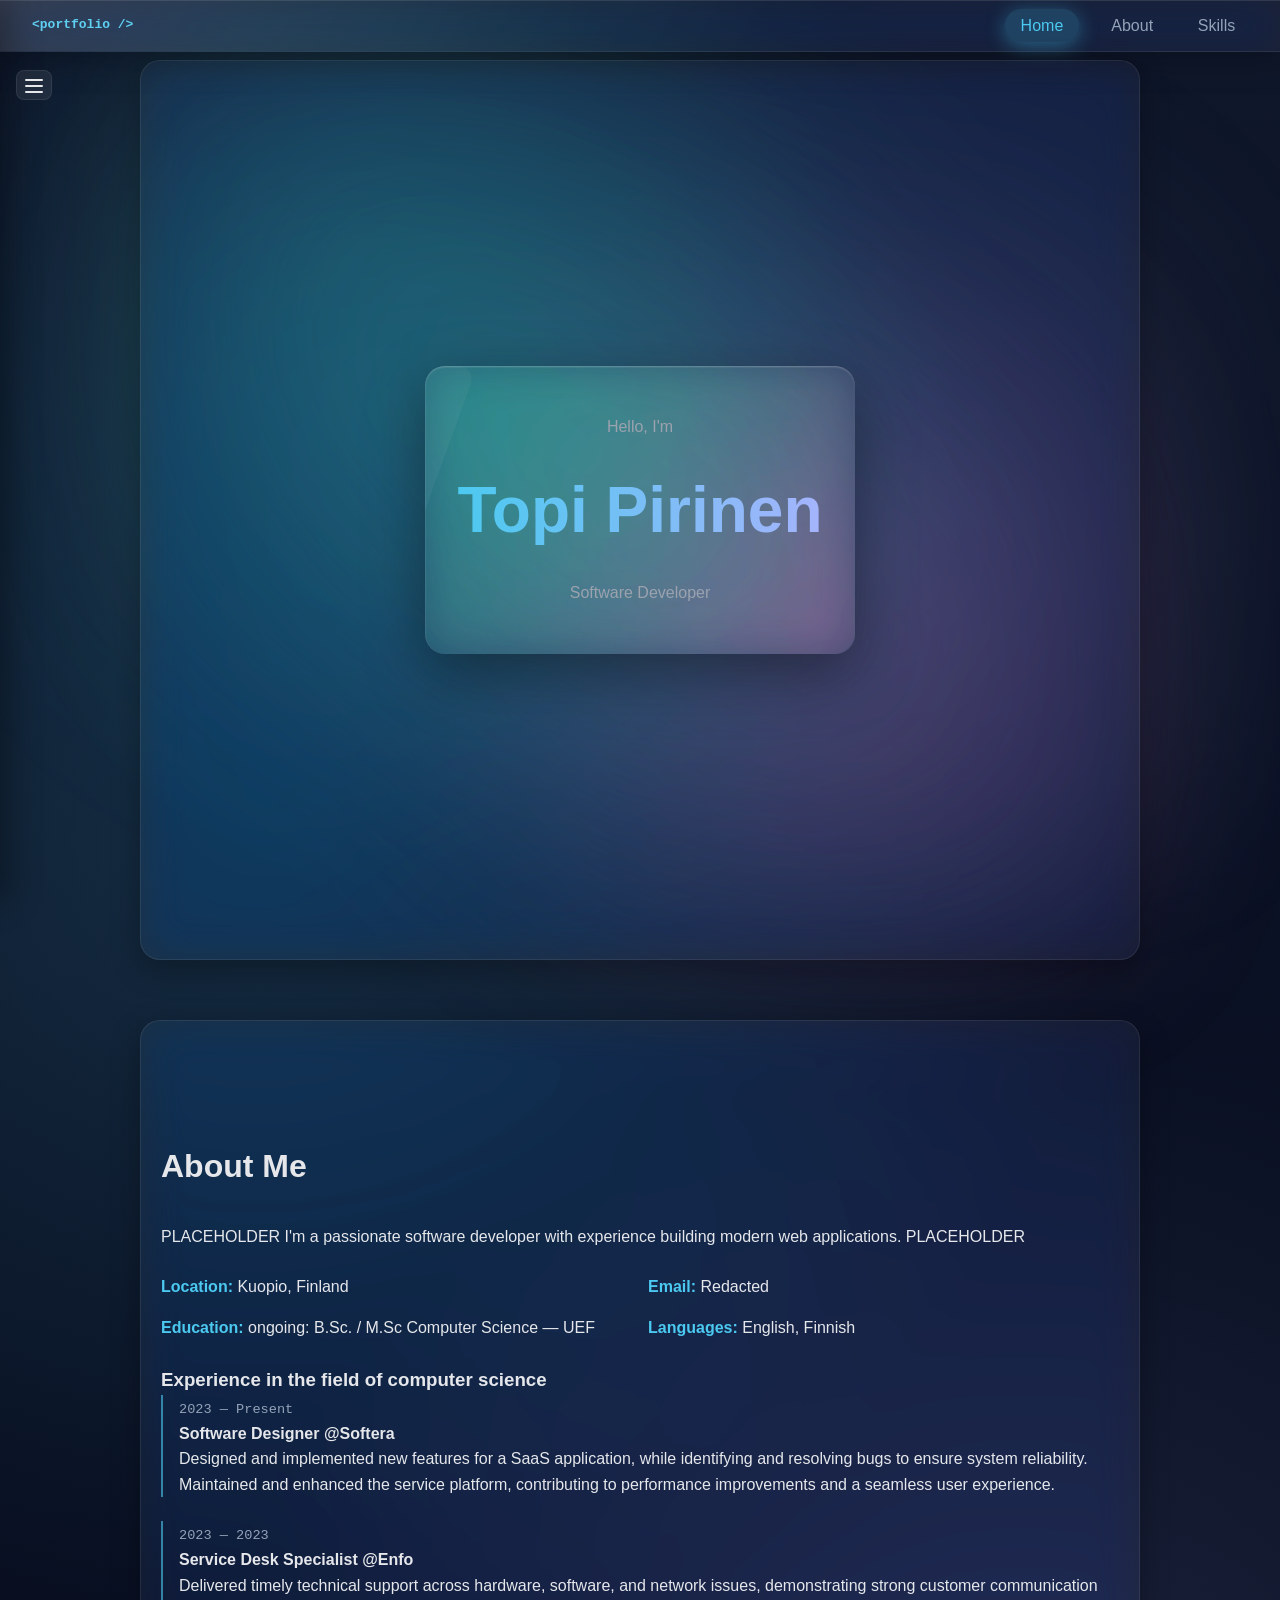
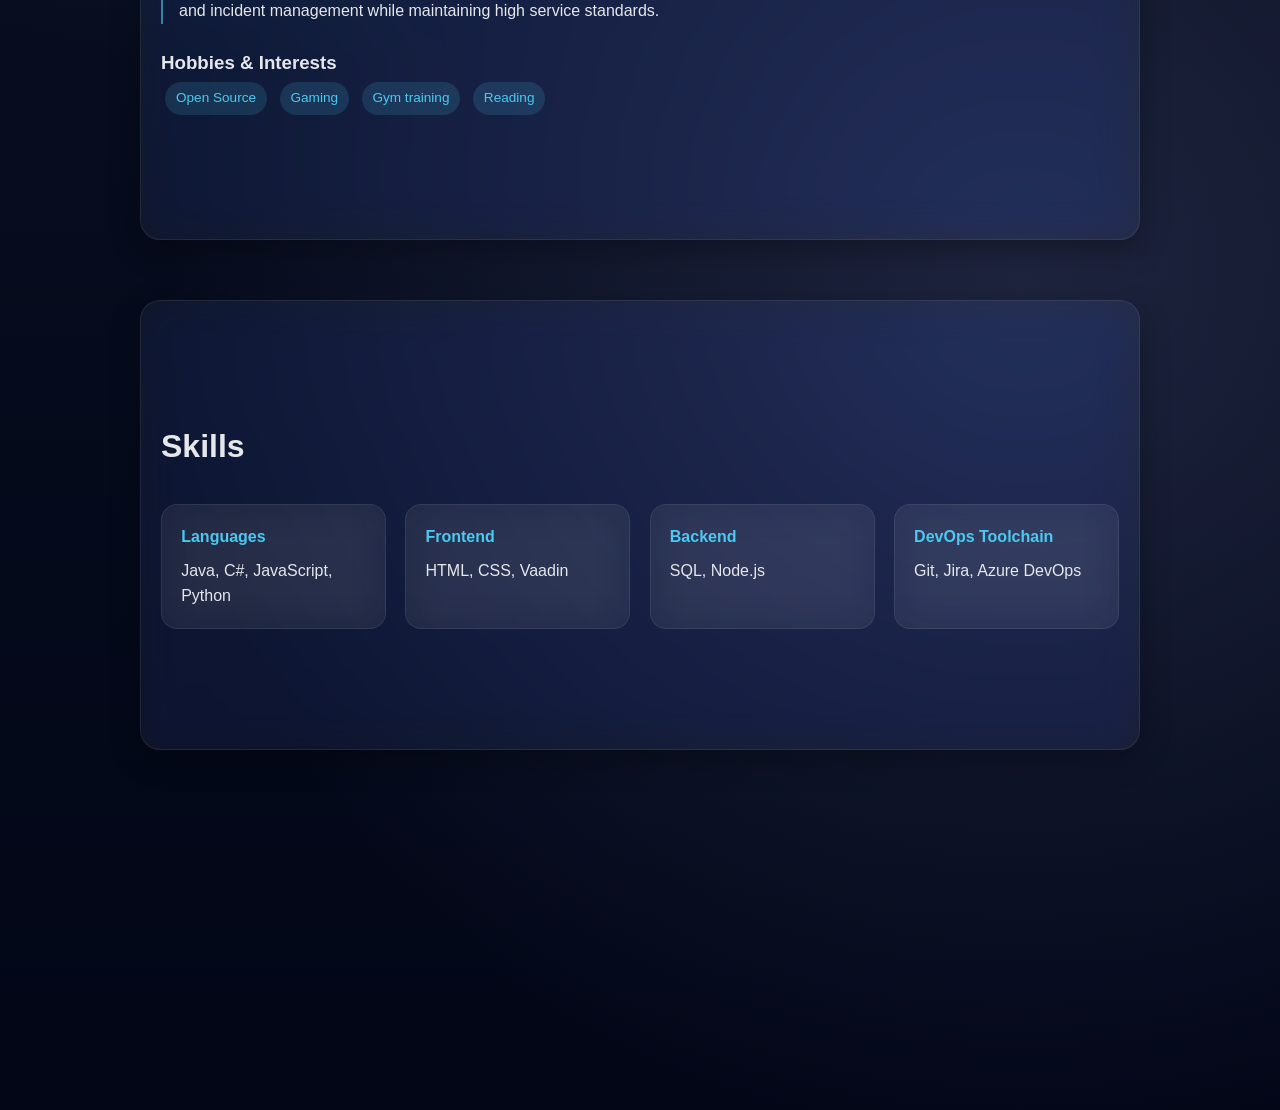
==== index.html @ e31ea689 "Versio 1" ====
<!doctype html>
<html lang="en">
  <head>
    <meta charset="UTF-8" />
    <meta name="viewport" content="width=device-width, initial-scale=1.0" />
    <title>Portfolio</title>
    <link rel="stylesheet" href="style.css" />
  </head>
  <body>
    <div id="navbar-container"></div>
    <div id="sidebar-container"></div>
    <div id="hero-container"></div>
    <div id="about-container"></div>
    <div id="skills-container"></div>

    <script src="script.js"></script>
    <div class="page-bottom-spacer"></div>
  </body>
</html>
---- style.css ----
/* Reset */
* {
  margin: 0;
  padding: 0;
  box-sizing: border-box;
}

body {
  font-family:
    -apple-system, BlinkMacSystemFont, "San Francisco", Arial, sans-serif;
  line-height: 1.6;
  scroll-behavior: smooth;
  background: linear-gradient(180deg, #0f172a, #020617);
  color: var(--text-main);
}

body::before {
  content: "";
  position: fixed;
  inset: 0;
  z-index: -1;

  background:
    radial-gradient(
      circle at 30% 40%,
      rgba(76, 201, 240, 0.2),
      transparent 50%
    ),
    radial-gradient(
      circle at 70% 60%,
      rgba(165, 180, 252, 0.2),
      transparent 50%
    );

  filter: blur(60px);
  opacity: 0.6;
}

:root {
  --text-main: #e5e7eb;
  --text-secondary: #94a3b8;
  --text-muted: #9ca3af;
}

body.light {
  --text-main: #111827;
  --text-secondary: #374151;
  --text-muted: #6b7280;
}

/* ================= NAVBAR ================= */
nav {
  position: fixed;
  top: 0;
  width: 100%;
  z-index: 1000;

  backdrop-filter: blur(20px) saturate(180%);
  -webkit-backdrop-filter: blur(20px) saturate(180%);

  background: var(--glass);
  border-bottom: 1px solid var(--border);

  box-shadow:
    0 8px 32px rgba(0, 0, 0, 0.25),
    inset 0 1px rgba(255, 255, 255, 0.1);
}

nav::before {
  content: "";
  position: absolute;
  inset: 0;
  pointer-events: none;

  background: linear-gradient(
    120deg,
    rgba(255, 255, 255, 0.25),
    rgba(255, 255, 255, 0.05) 40%,
    transparent 60%
  );

  opacity: 0.5;
}

nav .container {
  display: flex;
  justify-content: space-between;
  align-items: center;
  padding: 0.8em 2em;
}

nav .logo {
  font-family: monospace;
  font-weight: bold;
  color: #4cc9f0;
  text-decoration: none;
}

nav ul {
  list-style: none;
  display: flex;
  gap: 1.2em;
}

nav ul li a.active {
  position: relative;
  color: #4cc9f0;
  background: rgba(76, 201, 240, 0.2);
  border-radius: 999px;
  padding: 0.5em 1em;
  box-shadow: 0 4px 20px rgba(76, 201, 240, 0.4);
  transition: all 0.3s ease;
}

nav ul li a:hover:not(.active) {
  background: rgba(76, 201, 240, 0.1);
}

/* ================= HERO ================= */
.hero-section {
  min-height: 100vh;
  display: flex;
  align-items: center;
  justify-content: center;
  position: relative;
  text-align: center;
  background: #020617; /* base dark color */
}

/* ================= HERO OVERLAY ================= */
.hero-overlay {
  position: absolute;
  inset: 0;
  z-index: 0;

  background-image:
    radial-gradient(
      circle at 25% 25%,
      rgba(128, 240, 200, 0.25),
      transparent 50%
    ),
    radial-gradient(
      circle at 75% 70%,
      rgba(240, 128, 180, 0.25),
      transparent 50%
    ),
    radial-gradient(
      circle at 50% 50%,
      rgba(128, 240, 200, 0.2),
      transparent 60%
    );

  filter: blur(100px) saturate(150%);
  opacity: 0.7;
  transition: all 0.5s ease;
}

/* Light mode colors - do NOT overwrite animation */
body.light .hero-overlay {
  background-image:
    radial-gradient(
      circle at 25% 25%,
      rgba(128, 240, 200, 0.25),
      transparent 50%
    ),
    radial-gradient(
      circle at 75% 70%,
      rgba(240, 128, 180, 0.25),
      transparent 50%
    ),
    radial-gradient(
      circle at 50% 50%,
      rgba(128, 240, 200, 0.2),
      transparent 60%
    );
}

/* Hero content */
.hero-content {
  position: relative;
  z-index: 1;

  /* Stronger glass effect */
  backdrop-filter: blur(30px) saturate(200%);
  -webkit-backdrop-filter: blur(30px) saturate(200%);
  border-radius: 20px;
  padding: 3em 2em;
  max-width: 700px;

  /* Depth & subtle shine */
  box-shadow:
    0 20px 60px rgba(0, 0, 0, 0.4),
    inset 0 1px 2px rgba(255, 255, 255, 0.25);

  overflow: hidden;
}

/* Light mode glass */
body.light .hero-content {
  box-shadow:
    0 12px 40px rgba(0, 0, 0, 0.08),
    inset 0 1px 3px rgba(255, 255, 255, 0.9);
}

.intro-text {
  color: var(--text-muted);
}

.hero-title {
  color: var(--text-muted);
}

nav ul li a {
  color: var(--text-secondary);
  text-decoration: none;
  padding: 0.5em 0.8em;
  border-radius: 8px;
  transition: all 0.25s ease;
}

.hero-name {
  font-size: 4rem;
  margin: 0.3em 0;
  background: linear-gradient(90deg, #4cc9f0, #a5b4fc);
  -webkit-background-clip: text;
  -webkit-text-fill-color: transparent;
}

.scroll-down {
  display: inline-block;
  margin-top: 2em;
  font-size: 2rem;
  color: #4cc9f0;
  animation: bounce 2s infinite;
  text-decoration: none;
}

@keyframes bounce {
  0%,
  100% {
    transform: translateY(0);
  }
  50% {
    transform: translateY(10px);
  }
}

/* ================= HERO GLASS SHIMMER ================= */
.hero-content::before {
  content: "";
  position: absolute;
  inset: 0;
  border-radius: inherit;
  pointer-events: none;

  /* diagonal shimmer gradient */
  background: linear-gradient(
    120deg,
    rgba(255, 255, 255, 0.15) 0%,
    rgba(255, 255, 255, 0.05) 50%,
    rgba(255, 255, 255, 0.15) 100%
  );
  opacity: 0.4;

  /* animate the shimmer */
  transform: translateX(-100%) skewX(-20deg);
  animation: shimmer 5s infinite linear;
}

@keyframes shimmer {
  0% {
    transform: translateX(-200%) skewX(-20deg); /* off-screen left */
  }
  20% {
    transform: translateX(-200%) skewX(-20deg); /* pause before moving */
  }
  40% {
    transform: translateX(200%) skewX(-20deg); /* main crossing */
  }
  100% {
    transform: translateX(200%) skewX(-20deg); /* hold at end */
  }
}

/* ================= SECTIONS ================= */
section {
  padding: 120px 20px;
  max-width: 1000px;
  margin: auto;
}

/* Glass section panels */
.about-section,
.skills-section,
.hero-section {
  margin-top: 60px;
  border-radius: 20px;
  backdrop-filter: blur(20px);
  background: rgba(255, 255, 255, 0.04);
  border: 1px solid rgba(255, 255, 255, 0.08);
  box-shadow: 0 10px 30px rgba(0, 0, 0, 0.3);
}

/* ================= ABOUT ================= */
h2 {
  margin-bottom: 1em;
  font-size: 2rem;
}

.info-grid {
  display: grid;
  grid-template-columns: 1fr 1fr;
  gap: 1em;
  margin: 1.5em 0;
}

.info-grid div span {
  font-weight: bold;
  color: #4cc9f0;
}

.experience .job {
  border-left: 2px solid rgba(76, 201, 240, 0.6);
  padding-left: 1em;
  margin-bottom: 1.5em;
}

.experience .job .period {
  font-family: monospace;
  color: #94a3b8;
  font-size: 0.85rem;
}

.hobbies span {
  display: inline-block;
  background: rgba(76, 201, 240, 0.15);
  color: #4cc9f0;
  padding: 0.4em 0.8em;
  margin: 0.3em;
  border-radius: 999px;
  font-size: 0.85rem;
}

/* ================= SKILLS ================= */
.skills-grid {
  display: grid;
  grid-template-columns: repeat(auto-fit, minmax(220px, 1fr));
  gap: 1.2em;
  margin-top: 1.5em;
}

.skill-card {
  backdrop-filter: blur(12px);
  background: var(--glass);
  padding: 1.2em;
  border-radius: 16px;
  border: 1px solid rgba(255, 255, 255, 0.08);
  position: relative;
  transition: all 0.3s ease;
}

.skill-card:hover {
  transform: translateY(-8px) scale(1.02);

  box-shadow:
    0 20px 40px rgba(0, 0, 0, 0.4),
    inset 0 1px rgba(255, 255, 255, 0.2);
}

.skill-card h4 {
  margin-bottom: 0.5em;
  color: #4cc9f0;
}

/* ================= THEME VARIABLES ================= */
:root {
  --bg-main: linear-gradient(180deg, #0f172a, #020617);
  --text-main: #e5e7eb;
  --glass: rgba(255, 255, 255, 0.05);
  --border: rgba(255, 255, 255, 0.08);
}

body.light {
  background:
    radial-gradient(
      circle at 20% 30%,
      rgba(76, 201, 240, 0.25),
      transparent 40%
    ),
    radial-gradient(
      circle at 80% 70%,
      rgba(99, 102, 241, 0.2),
      transparent 40%
    ),
    linear-gradient(180deg, #eef2ff, #ffffff);
}

body.light .skill-card {
  box-shadow: 0 8px 20px rgba(0, 0, 0, 0.08);
}

/* apply variables */
body {
  background:
    radial-gradient(
      circle at 20% 30%,
      rgba(76, 201, 240, 0.15),
      transparent 40%
    ),
    radial-gradient(
      circle at 80% 70%,
      rgba(165, 180, 252, 0.15),
      transparent 40%
    ),
    linear-gradient(180deg, #0f172a, #020617);
}

/* ================= HAMBURGER BUTTON ================= */
/* ================= HAMBURGER ICON ================= */
/* ================= HAMBURGER ICON FINAL FIX ================= */

#menu-toggle {
  position: fixed;
  top: 70px;
  left: 16px;
  width: 36px;
  height: 30px;

  background: rgba(255, 255, 255, 0.08);
  border: 1px solid var(--border);
  backdrop-filter: blur(10px);
  border-radius: 8px;
  cursor: pointer;
  z-index: 1060;

  display: flex;
  align-items: center;
  justify-content: center;

  transition:
    left 0.3s ease,
    transform 0.3s ease;
}

/* lines */
#menu-toggle span {
  position: absolute;
  width: 18px;
  height: 2px;
  background: var(--text-main);
  border-radius: 2px;
  left: 50%;
  transform: translateX(-50%);
  transition: all 0.3s ease;
}

/* stack them vertically */
#menu-toggle span:nth-child(1) {
  top: 8px;
}

#menu-toggle span:nth-child(2) {
  top: 14px;
}

#menu-toggle span:nth-child(3) {
  top: 20px;
}

/* Move button when sidebar opens */
#menu-toggle.open {
  left: 280px; /* sidebar width (260) + spacing */
  transition: left 0.3s ease;
}

/* animate to X */
#menu-toggle.open span:nth-child(1) {
  top: 14px;
  transform: translateX(-50%) rotate(45deg);
}

#menu-toggle.open span:nth-child(2) {
  opacity: 0;
}

#menu-toggle.open span:nth-child(3) {
  top: 14px;
  transform: translateX(-50%) rotate(-45deg);
}

/* ================= BACKDROP ================= */
#sidebar-backdrop {
  position: fixed;
  inset: 0;
  background: rgba(0, 0, 0, 0.3);
  backdrop-filter: blur(6px);
  opacity: 0;
  pointer-events: none;
  transition: opacity 0.3s ease;
  z-index: 1040;
}

#sidebar-backdrop.show {
  opacity: 1;
  pointer-events: all;
}

#sidebar {
  color: var(--text-main);
  position: fixed;
  left: -260px;
  top: 0;
  height: 100%;
  width: 260px;
  padding: 2em 1.5em;

  background: var(--glass);
  border-right: 1px solid var(--border);
  box-shadow: 10px 0 30px rgba(0, 0, 0, 0.3);

  transition: left 0.3s ease;
  z-index: 1050;
}

.hero-content,
.about-section,
.skills-section,
.skill-card,
.hero-section,
.skill-card {
  /* apply glass */
  backdrop-filter: blur(20px) saturate(180%);
  background: var(--glass);
}

#sidebar.open {
  left: 0;
}

#sidebar h3 {
  margin-bottom: 1em;
}

/* ================= TOGGLE SWITCH ================= */
.toggle-row {
  display: flex;
  justify-content: space-between;
  align-items: center;
}

/* switch */
.switch {
  position: relative;
  display: inline-block;
  width: 42px;
  height: 22px;
}

.switch input {
  opacity: 0;
  width: 0;
  height: 0;
}

.slider {
  position: absolute;
  inset: 0;
  background-color: #555;
  border-radius: 999px;
  transition: 0.3s;
}

.slider:before {
  content: "";
  position: absolute;
  height: 16px;
  width: 16px;
  left: 3px;
  top: 3px;
  background-color: white;
  border-radius: 50%;
  transition: 0.3s;
}

input:checked + .slider {
  background-color: #4cc9f0;
}

input:checked + .slider:before {
  transform: translateX(20px);
}

/* ================= SCROLLBAR (macOS-like) ================= */

/* Chrome, Edge, Safari */
::-webkit-scrollbar {
  width: 10px;
}

::-webkit-scrollbar-track {
  background: transparent; /* removes white background */
}

::-webkit-scrollbar-thumb {
  background: rgba(255, 255, 255, 0.25);
  border-radius: 999px;
  border: 2px solid transparent;
  background-clip: content-box;
}

::-webkit-scrollbar-thumb:hover {
  background: rgba(255, 255, 255, 0.4);
}

/* Light mode adjustment */
body.light ::-webkit-scrollbar-thumb {
  background: rgba(0, 0, 0, 0.25);
}

body.light ::-webkit-scrollbar-thumb:hover {
  background: rgba(0, 0, 0, 0.4);
}

/* Firefox */
* {
  scrollbar-width: thin;
  scrollbar-color: rgba(255, 255, 255, 0.3) transparent;
}

body.light * {
  scrollbar-color: rgba(0, 0, 0, 0.3) transparent;
}

.glass {
  backdrop-filter: blur(20px) saturate(180%);
  -webkit-backdrop-filter: blur(20px) saturate(180%);

  background: rgba(255, 255, 255, 0.06);
  border: 1px solid rgba(255, 255, 255, 0.12);

  box-shadow:
    0 8px 32px rgba(0, 0, 0, 0.35),
    inset 0 1px rgba(255, 255, 255, 0.1);
}

body.light .glass {
  background: rgba(255, 255, 255, 0.6);
  border: 1px solid rgba(255, 255, 255, 0.8);

  box-shadow:
    0 8px 24px rgba(0, 0, 0, 0.08),
    inset 0 1px rgba(255, 255, 255, 0.9);
}

.glass::before {
  content: "";
  position: absolute;
  inset: 0;
  border-radius: inherit;
  pointer-events: none;

  background: linear-gradient(
    120deg,
    rgba(255, 255, 255, 0.25),
    rgba(255, 255, 255, 0.05) 40%,
    transparent 60%
  );

  opacity: 0.6;
}

#theme-label {
  color: var(--text-main);
}

.page-bottom-spacer {
  height: 40vh; /* half of the viewport height */
}
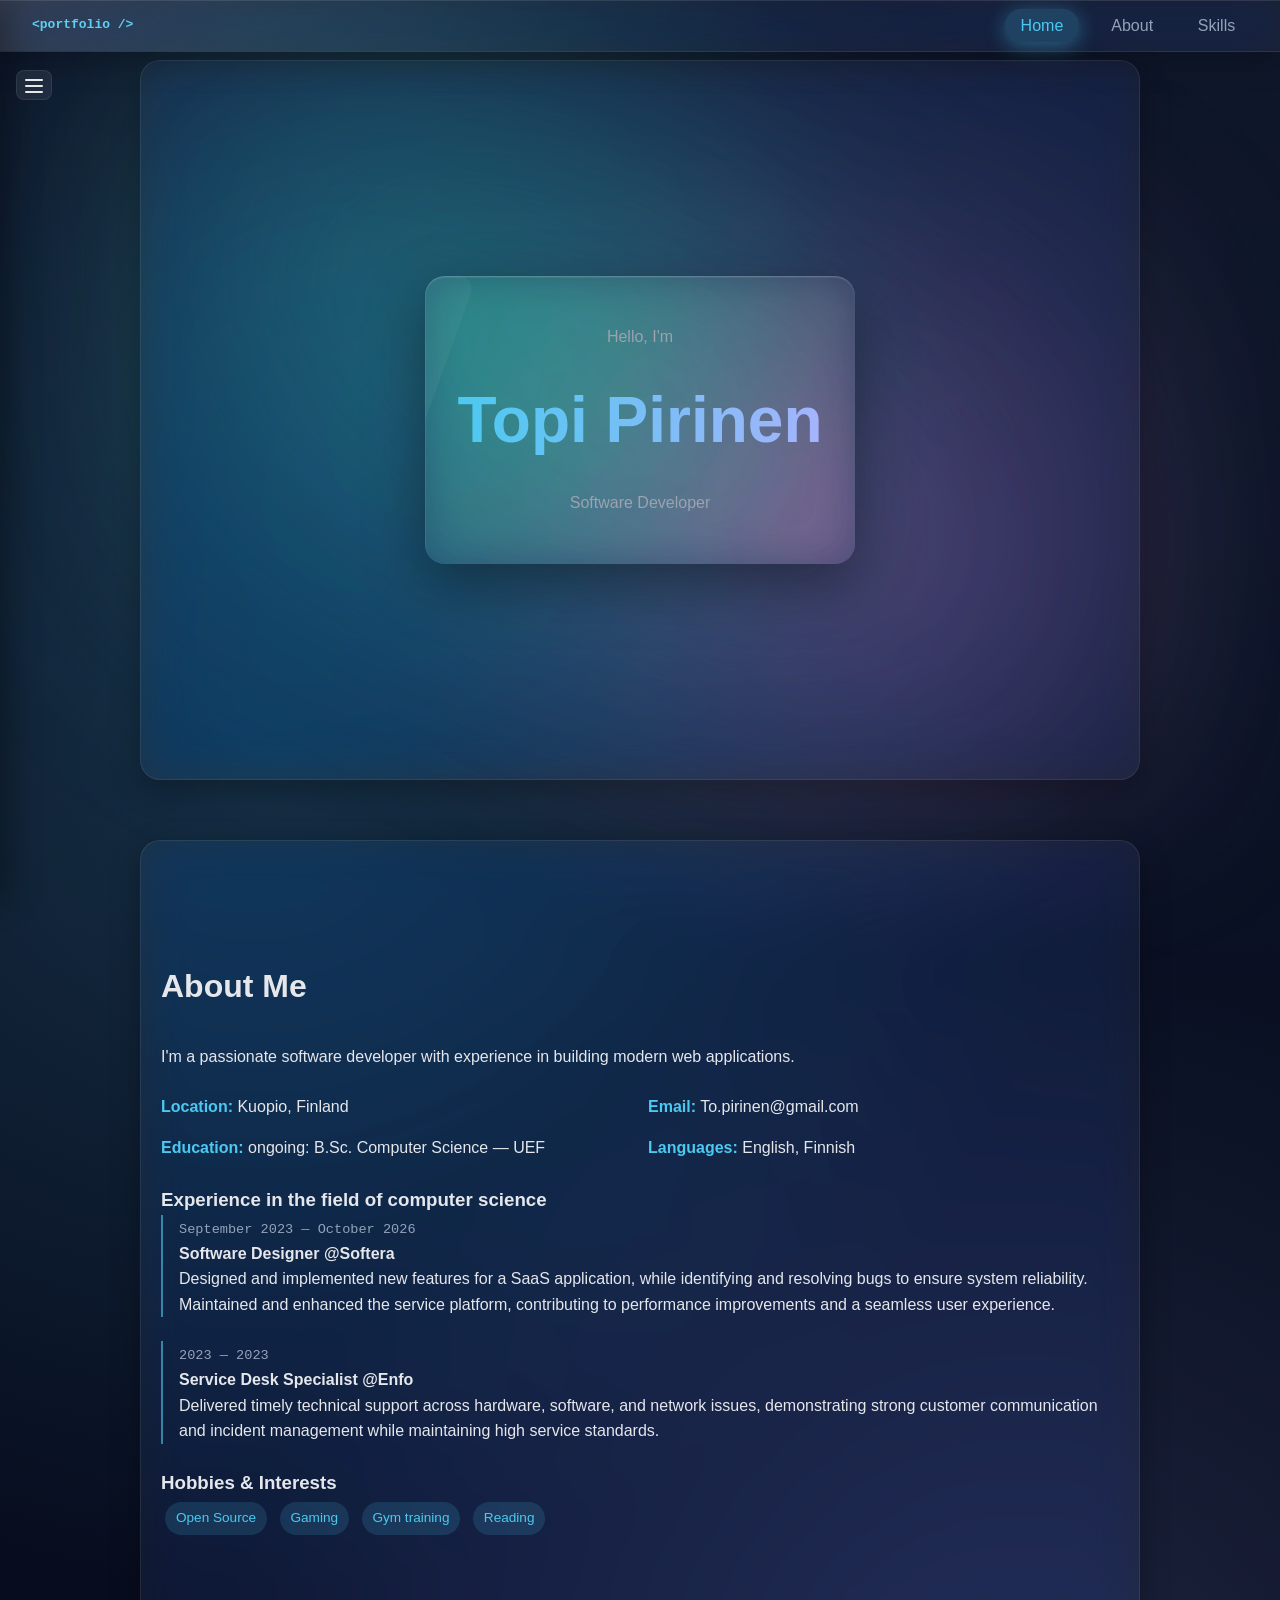
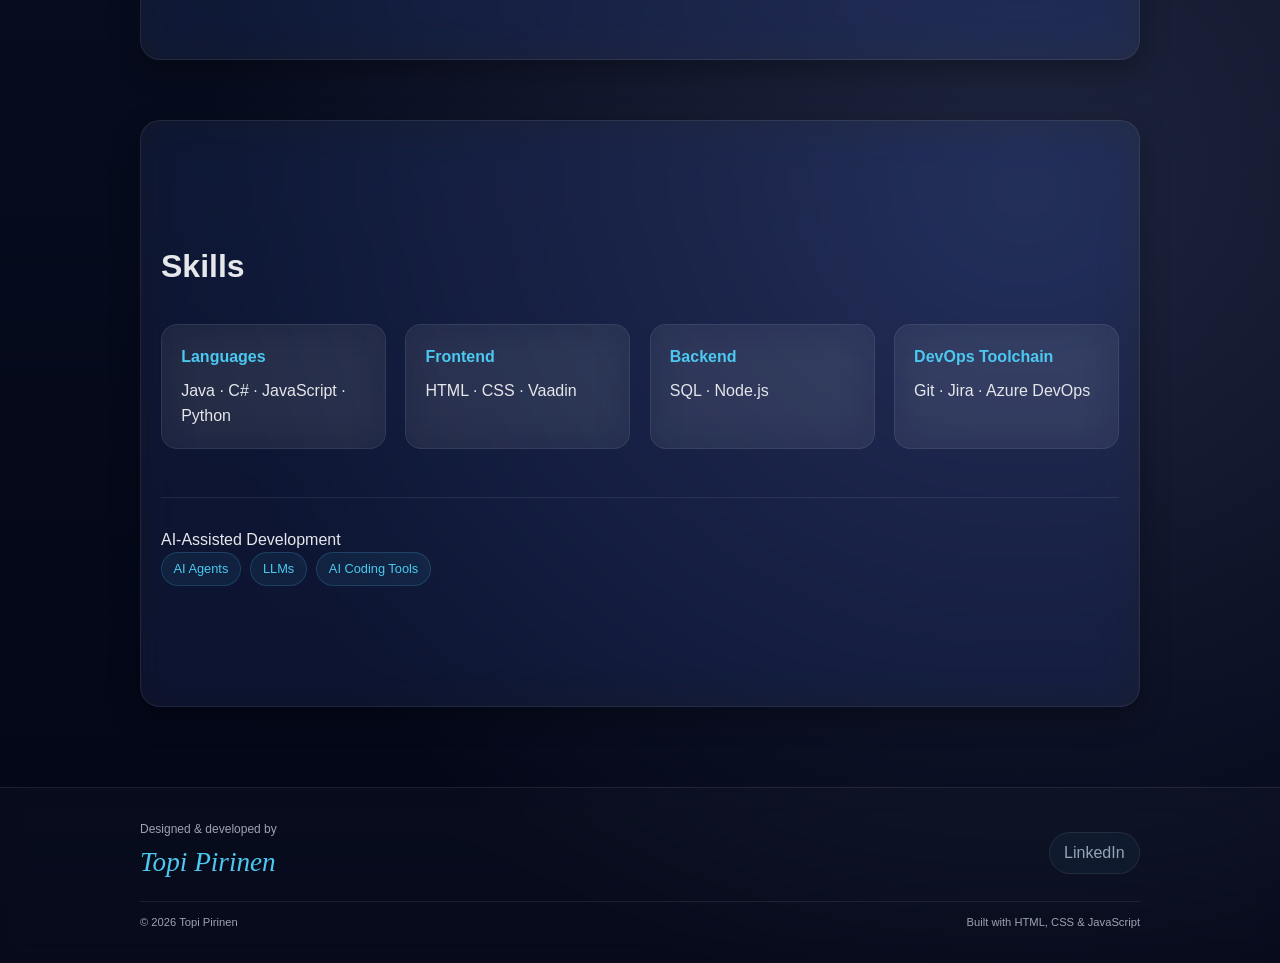
==== commit 116444c9: "Added footer with signature and linkedin link" ====
--- a/index.html
+++ b/index.html
@@ -12,8 +12,8 @@
     <div id="hero-container"></div>
     <div id="about-container"></div>
     <div id="skills-container"></div>
+    <div id="footer-container"></div>
 
     <script src="script.js"></script>
-    <div class="page-bottom-spacer"></div>
   </body>
 </html>
--- a/style.css
+++ b/style.css
@@ -118,7 +118,7 @@
 
 /* ================= HERO ================= */
 .hero-section {
-  min-height: 100vh;
+  min-height: 80vh;
   display: flex;
   align-items: center;
   justify-content: center;
@@ -372,6 +372,84 @@
   color: #4cc9f0;
 }
 
+/* ================= AI-ASSISTED DEVELOPMENT ================= */
+
+.ai-skills {
+position: relative;
+margin-top: 3em;
+padding-top: 1.8em;
+
+border-top: 1px solid var(--border);
+}
+
+/* Header */
+.ai-skills-header {
+display: flex;
+align-items: center;
+gap: 0.65em;
+margin-bottom: 1em;
+}
+
+.ai-skills-header h3 {
+margin: 0;
+font-size: 0.95rem;
+font-weight: 500;
+color: var(--text-secondary);
+}
+
+/* Small glowing indicator */
+.ai-indicator {
+width: 7px;
+height: 7px;
+border-radius: 50%;
+
+background: #4cc9f0;
+
+box-shadow:
+0 0 8px rgba(76, 201, 240, 0.8),
+0 0 18px rgba(76, 201, 240, 0.4);
+}
+
+/* Tags */
+.ai-skills-tags {
+display: flex;
+flex-wrap: wrap;
+gap: 0.6em;
+}
+
+.ai-skills-tags span {
+padding: 0.45em 0.9em;
+
+border-radius: 999px;
+
+color: #4cc9f0;
+font-size: 0.8rem;
+
+background: rgba(76, 201, 240, 0.08);
+border: 1px solid rgba(76, 201, 240, 0.18);
+
+transition:
+background 0.25s ease,
+border-color 0.25s ease,
+transform 0.25s ease;
+}
+
+.ai-skills-tags span:hover {
+background: rgba(76, 201, 240, 0.15);
+border-color: rgba(76, 201, 240, 0.35);
+
+transform: translateY(-2px);
+}
+
+/* Light mode */
+body.light .ai-skills {
+border-color: rgba(0, 0, 0, 0.08);
+}
+
+body.light .ai-skills-tags span {
+background: rgba(76, 201, 240, 0.08);
+}
+
 /* ================= THEME VARIABLES ================= */
 :root {
   --bg-main: linear-gradient(180deg, #0f172a, #020617);
@@ -673,6 +751,105 @@
   color: var(--text-main);
 }
 
-.page-bottom-spacer {
-  height: 40vh; /* half of the viewport height */
-}
+
+
+/* ================= FOOTER ================= */
+
+.site-footer {
+width: 100%;
+margin-top: 80px;
+padding: 2em max(20px, calc((100% - 1000px) / 2));
+
+background: rgba(255, 255, 255, 0.025);
+border-top: 1px solid var(--border);
+
+backdrop-filter: blur(15px);
+-webkit-backdrop-filter: blur(15px);
+}
+
+.footer-content {
+max-width: 1000px;
+margin: auto;
+
+display: flex;
+align-items: center;
+justify-content: space-between;
+gap: 2em;
+}
+
+.footer-signature {
+display: flex;
+flex-direction: column;
+gap: 0.1em;
+}
+
+.footer-label {
+color: var(--text-muted);
+font-size: 0.75rem;
+}
+
+.signature {
+color: #4cc9f0;
+font-family: "Brush Script MT", "Segoe Script", cursive;
+font-size: 1.7rem;
+font-style: italic;
+}
+
+/* LinkedIn */
+.footer-link {
+color: var(--text-secondary);
+text-decoration: none;
+
+padding: 0.45em 0.9em;
+border-radius: 999px;
+
+border: 1px solid var(--border);
+background: rgba(76, 201, 240, 0.05);
+
+transition: all 0.25s ease;
+}
+
+.footer-link:hover {
+color: #4cc9f0;
+background: rgba(76, 201, 240, 0.12);
+border-color: rgba(76, 201, 240, 0.3);
+
+transform: translateY(-2px);
+}
+
+.footer-bottom {
+max-width: 1000px;
+margin: 1.5em auto 0;
+padding-top: 1em;
+
+display: flex;
+justify-content: space-between;
+gap: 1em;
+
+border-top: 1px solid var(--border);
+
+color: var(--text-muted);
+font-size: 0.7rem;
+}
+
+/* Light mode */
+body.light .site-footer {
+background: rgba(255, 255, 255, 0.35);
+}
+
+/* Mobile */
+@media (max-width: 600px) {
+.site-footer {
+margin-top: 60px;
+padding: 1.5em 20px;
+}
+
+.footer-content {
+align-items: flex-start;
+}
+
+.footer-bottom {
+flex-direction: column;
+gap: 0.3em;
+}
+}
